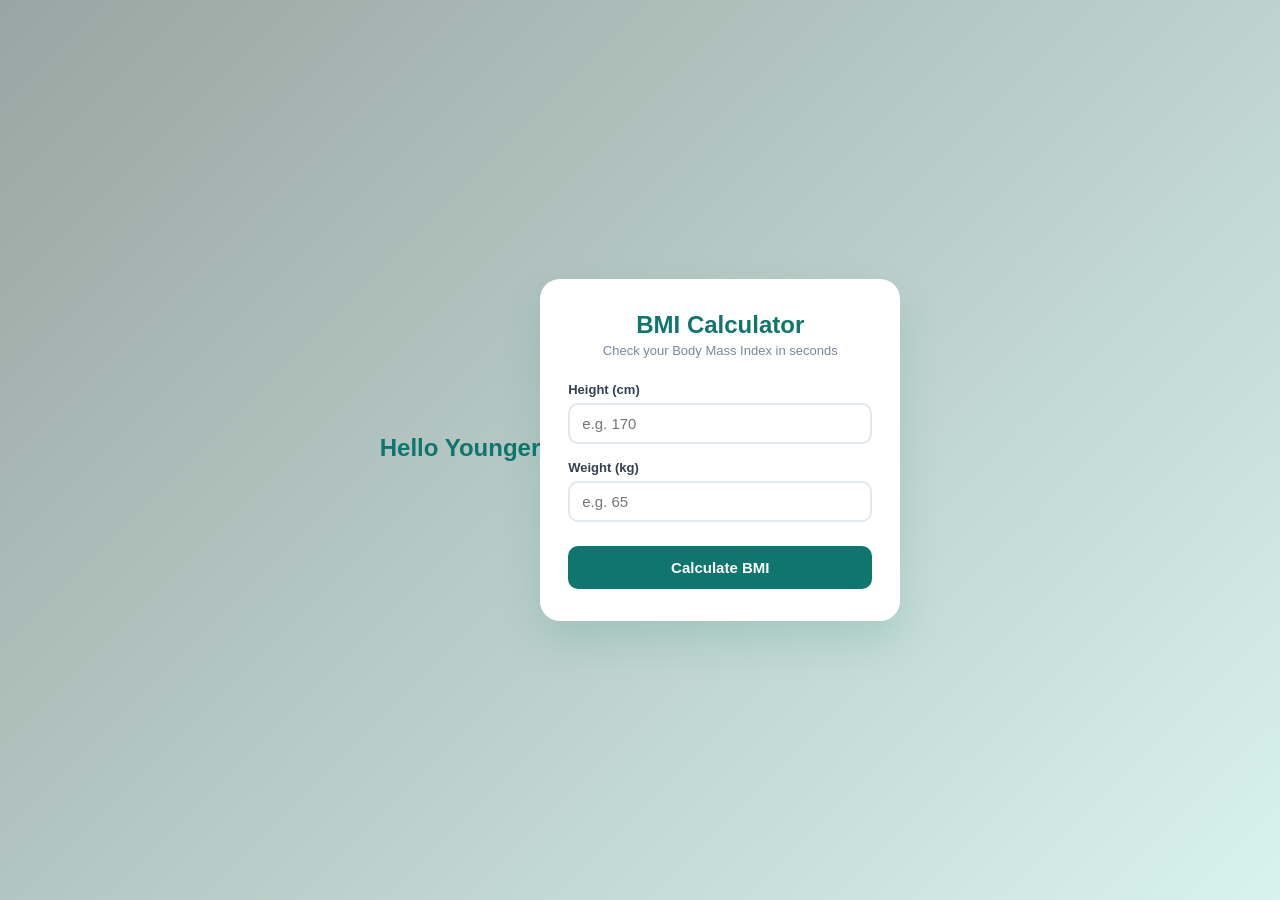
==== bmi.html @ 9bb616f6 "add a bmi calculator" ====
<!DOCTYPE html>
<html lang="en">
<head>
<meta charset="UTF-8">
<meta name="viewport" content="width=device-width, initial-scale=1.0">
<h1>Hello Younger</h1>
<title>BMI Calculator</title>
<style>
  /* ---------- Basic page setup ---------- */
  * {
    box-sizing: border-box;
  }

  body {
    margin: 0;
    min-height: 100vh;
    display: flex;
    justify-content: center;
    align-items: center;
    font-family: 'Segoe UI', Tahoma, Verdana, sans-serif;
    background: linear-gradient(135deg, #99a5a2 0%, #d8f3ec 100%);
  }

  /* ---------- The card that holds everything ---------- */
  .card {
    background: #ffffff;
    width: 360px;
    padding: 32px 28px;
    border-radius: 20px;
    box-shadow: 0 20px 40px rgba(15, 118, 110, 0.15);
    text-align: center;
  }

  h1 {
    margin: 0 0 4px;
    font-size: 24px;
    color: #0f766e;
  }

  p.subtitle {
    margin: 0 0 24px;
    font-size: 13px;
    color: #789;
  }

  /* ---------- Input fields ---------- */
  .field {
    text-align: left;
    margin-bottom: 16px;
  }

  .field label {
    display: block;
    font-size: 13px;
    font-weight: 600;
    color: #334155;
    margin-bottom: 6px;
  }

  .field input {
    width: 100%;
    padding: 10px 12px;
    font-size: 15px;
    border: 2px solid #e2e8f0;
    border-radius: 10px;
    outline: none;
    transition: border-color 0.2s;
  }

  .field input:focus {
    border-color: #14b8a6;
  }

  /* Unit toggle buttons (cm/ft, kg/lb) */
  .unit-toggle {
    display: flex;
    gap: 6px;
    margin-top: 6px;
  }

  .unit-toggle button {
    flex: 1;
    padding: 6px;
    font-size: 12px;
    border: 2px solid #e2e8f0;
    background: #f8fafc;
    border-radius: 8px;
    cursor: pointer;
    color: #475569;
    transition: 0.2s;
  }

  .unit-toggle button.active {
    background: #14b8a6;
    border-color: #14b8a6;
    color: #fff;
  }

  /* ---------- Calculate button ---------- */
  .calc-btn {
    width: 100%;
    padding: 13px;
    margin-top: 8px;
    font-size: 15px;
    font-weight: 600;
    color: #fff;
    background: #0f766e;
    border: none;
    border-radius: 10px;
    cursor: pointer;
    transition: background 0.2s;
  }

  .calc-btn:hover {
    background: #115e59;
  }

  /* ---------- Result section ---------- */
  .result {
    margin-top: 24px;
    display: none; /* shown by JS once a result exists */
  }

  .result.visible {
    display: block;
  }

  .bmi-value {
    font-size: 40px;
    font-weight: 700;
    color: #0f172a;
    margin: 6px 0 2px;
  }

  .bmi-category {
    display: inline-block;
    padding: 4px 14px;
    border-radius: 999px;
    font-size: 13px;
    font-weight: 600;
    color: #fff;
  }

  /* ---------- The gauge (semi-circle meter) ---------- */
  .gauge-wrap {
    position: relative;
    width: 220px;
    margin: 18px auto 0;
  }

  .needle {
    transform-origin: 110px 110px;
    transition: transform 0.8s cubic-bezier(0.34, 1.56, 0.64, 1);
  }
</style>
</head>
<body>

<div class="card">
  <h1>BMI Calculator</h1>
  <p class="subtitle">Check your Body Mass Index in seconds</p>

  <!-- Height field -->
  <div class="field">
    <label for="height">Height (cm)</label>
    <input type="number" id="height" placeholder="e.g. 170">
  </div>

  <!-- Weight field -->
  <div class="field">
    <label for="weight">Weight (kg)</label>
    <input type="number" id="weight" placeholder="e.g. 65">
  </div>

  <button class="calc-btn" onclick="calculateBMI()">Calculate BMI</button>

  <!-- Result section, hidden until a calculation is made -->
  <div class="result" id="result">

    <!-- Gauge that shows a needle pointing to the BMI range -->
    <div class="gauge-wrap">
      <svg viewBox="0 0 220 130" width="220">
        <!-- Colored arc segments: underweight, normal, overweight, obese -->
        <path d="M20,110 A90,90 0 0,1 60.7,33.5" stroke="#38bdf8" stroke-width="16" fill="none" stroke-linecap="round"/>
        <path d="M60.7,33.5 A90,90 0 0,1 110,20" stroke="#34d399" stroke-width="16" fill="none" stroke-linecap="round"/>
        <path d="M110,20 A90,90 0 0,1 159.3,33.5" stroke="#fbbf24" stroke-width="16" fill="none" stroke-linecap="round"/>
        <path d="M159.3,33.5 A90,90 0 0,1 200,110" stroke="#f87171" stroke-width="16" fill="none" stroke-linecap="round"/>

        <!-- The needle, rotated by JS based on the BMI value -->
        <g id="needle" class="needle">
          <line x1="110" y1="110" x2="110" y2="30" stroke="#0f172a" stroke-width="3"/>
          <circle cx="110" cy="110" r="7" fill="#0f172a"/>
        </g>
      </svg>
    </div>

    <div class="bmi-value" id="bmiValue">--</div>
    <span class="bmi-category" id="bmiCategory">-</span>
  </div>
</div>

<script>
  // Grab the needle so we can rotate it later
  const needle = document.getElementById('needle');
  const resultBox = document.getElementById('result');
  const bmiValueEl = document.getElementById('bmiValue');
  const bmiCategoryEl = document.getElementById('bmiCategory');

  function calculateBMI() {
    // Read the raw input values
    const heightCm = parseFloat(document.getElementById('height').value);
    const weightKg = parseFloat(document.getElementById('weight').value);

    // Basic check so the calculator doesn't break on empty/invalid input
    if (!heightCm || !weightKg || heightCm <= 0 || weightKg <= 0) {
      alert('Please enter a valid height and weight.');
      return;
    }

    // The actual BMI formula: weight (kg) / height (m) squared
    const heightM = heightCm / 100;
    const bmi = weightKg / (heightM * heightM);
    const bmiRounded = bmi.toFixed(1);

    // Figure out the category and its color
    let category = '';
    let color = '';

    if (bmi < 18.5) {
      category = 'Underweight';
      color = '#38bdf8';
    } else if (bmi < 25) {
      category = 'Normal';
      color = '#34d399';
    } else if (bmi < 30) {
      category = 'Overweight';
      color = '#fbbf24';
    } else {
      category = 'Obese';
      color = '#f87171';
    }

    // Update the text on the page
    bmiValueEl.textContent = bmiRounded;
    bmiCategoryEl.textContent = category;
    bmiCategoryEl.style.backgroundColor = color;

    // Rotate the needle to point at the right spot on the gauge.
    // The gauge spans from -90deg (far left) to +90deg (far right).
    // We map BMI values from 10 (very low) to 40 (very high) onto that range.
    const minBMI = 10;
    const maxBMI = 40;
    const clampedBMI = Math.min(Math.max(bmi, minBMI), maxBMI);
    const angle = ((clampedBMI - minBMI) / (maxBMI - minBMI)) * 180 - 90;

    needle.style.transform = `rotate(${angle}deg)`;

    // Reveal the result section
    resultBox.classList.add('visible');
  }
</script>

</body>
</html>
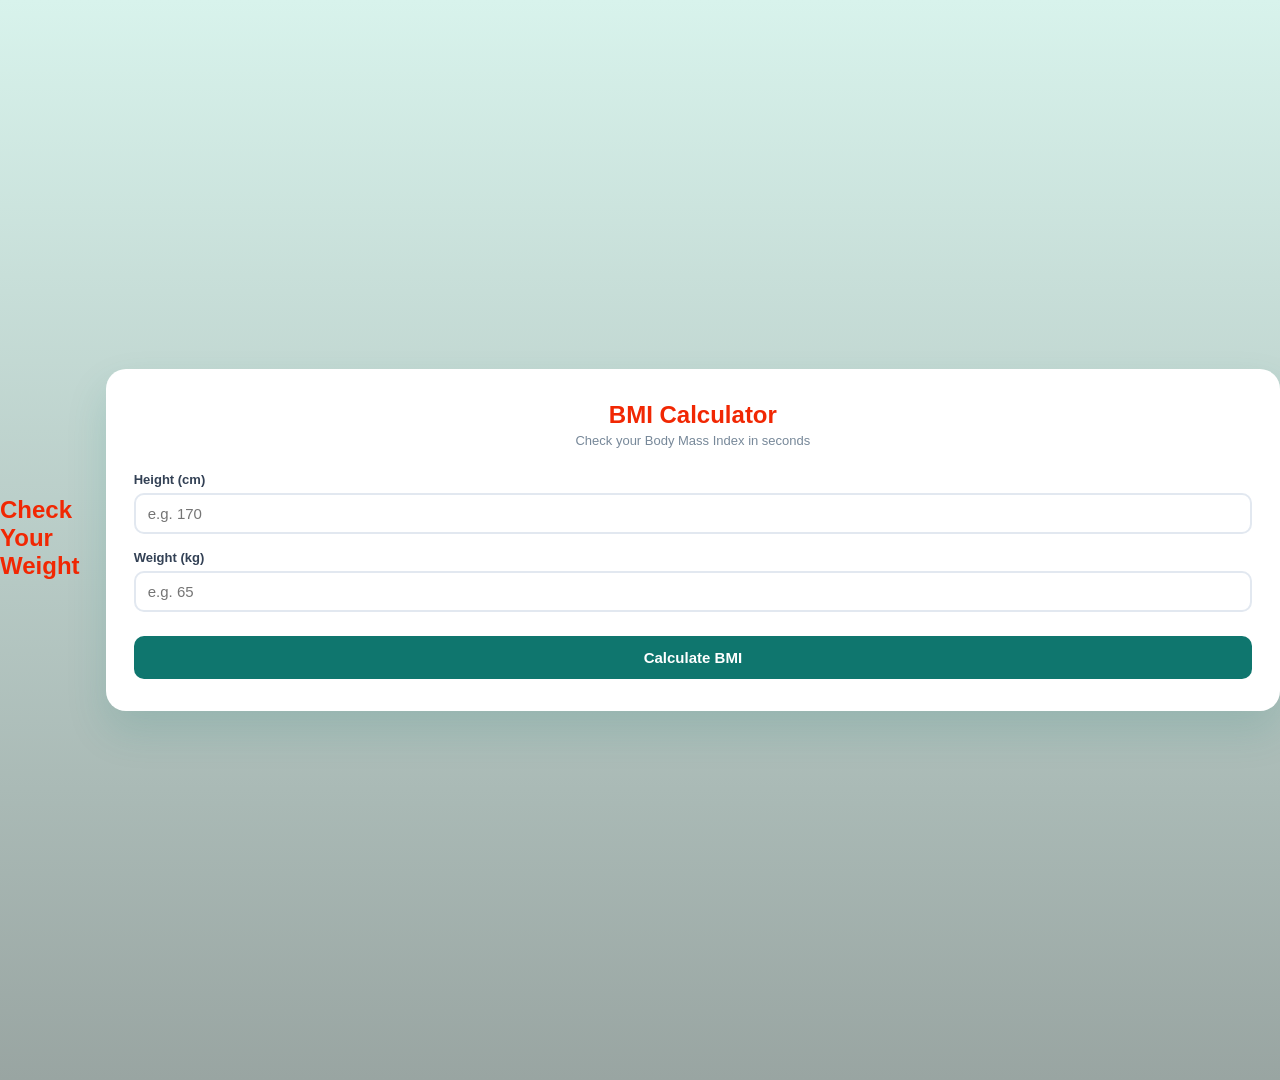
==== commit bcbff88f: "change something" ====
--- a/bmi.html
+++ b/bmi.html
@@ -3,7 +3,7 @@
 <head>
 <meta charset="UTF-8">
 <meta name="viewport" content="width=device-width, initial-scale=1.0">
-<h1>Hello Younger</h1>
+<h1>Check Your Weight</h1>
 <title>BMI Calculator</title>
 <style>
   /* ---------- Basic page setup ---------- */
@@ -13,18 +13,18 @@
 
   body {
     margin: 0;
-    min-height: 100vh;
+    min-height: 120vh;
     display: flex;
     justify-content: center;
     align-items: center;
     font-family: 'Segoe UI', Tahoma, Verdana, sans-serif;
-    background: linear-gradient(135deg, #99a5a2 0%, #d8f3ec 100%);
+    background: linear-gradient(360deg, #99a5a2 0%, #d8f3ec 100%);
   }
 
   /* ---------- The card that holds everything ---------- */
   .card {
     background: #ffffff;
-    width: 360px;
+    width: 2355px;
     padding: 32px 28px;
     border-radius: 20px;
     box-shadow: 0 20px 40px rgba(15, 118, 110, 0.15);
@@ -34,7 +34,7 @@
   h1 {
     margin: 0 0 4px;
     font-size: 24px;
-    color: #0f766e;
+    color: #f12703;
   }
 
   p.subtitle {
